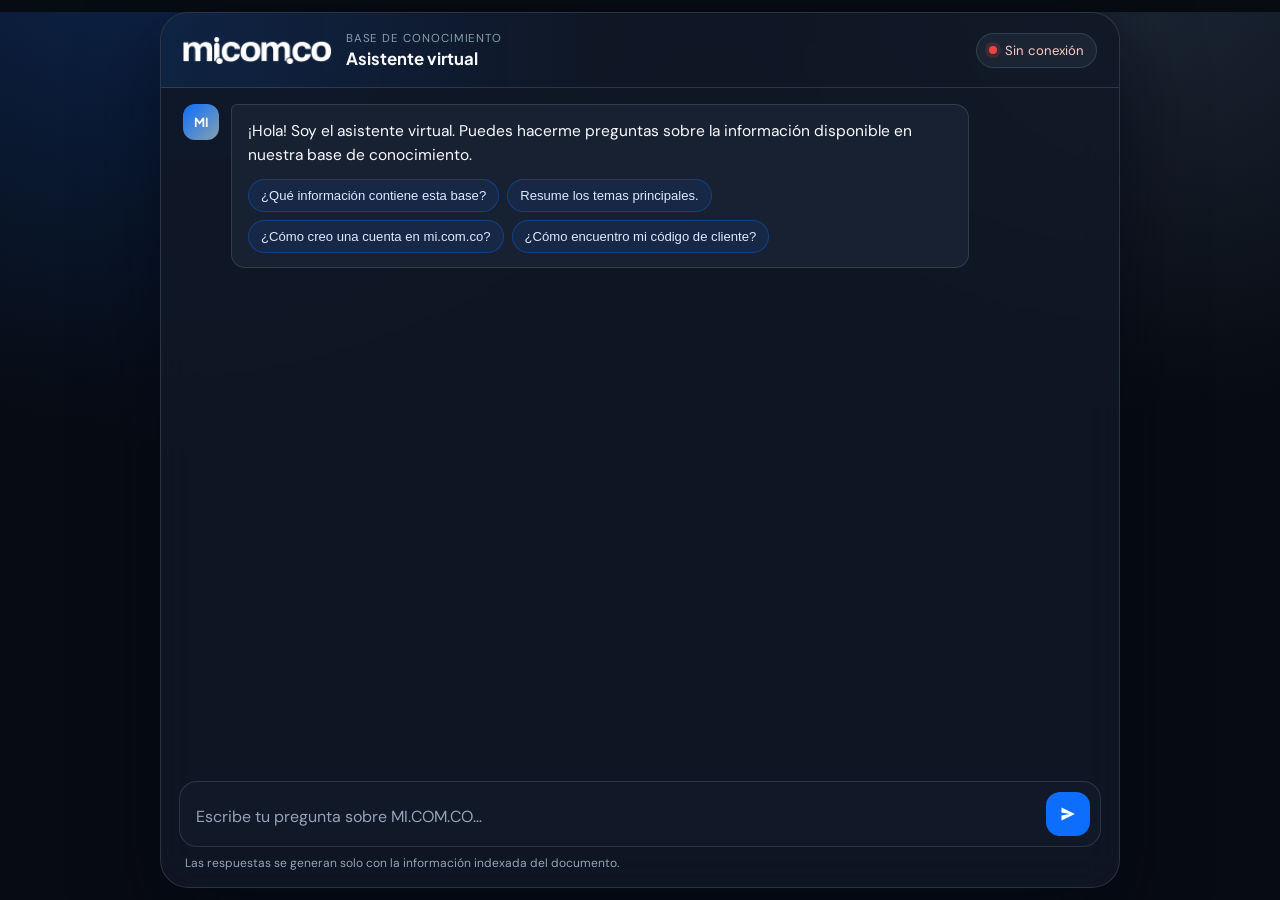
==== templates/index.html @ f4a4352c "Polish chatbot UI and quiet ChromaDB telemetry noise. Add a simple favicon, blend the logo onto the " ====
<!DOCTYPE html>
<html lang="es">
<head>
    <meta charset="UTF-8">
    <meta name="viewport" content="width=device-width, initial-scale=1.0">
    <title>Asistente MI.COM.CO</title>
    <link rel="icon" href="data:image/svg+xml,%3Csvg xmlns='http://www.w3.org/2000/svg' viewBox='0 0 32 32'%3E%3Crect width='32' height='32' rx='8' fill='%230D6EFD'/%3E%3Ctext x='16' y='22' text-anchor='middle' fill='white' font-size='12' font-family='Arial,sans-serif' font-weight='700'%3EMI%3C/text%3E%3C/svg%3E">
    <link rel="preconnect" href="https://fonts.googleapis.com">
    <link rel="preconnect" href="https://fonts.gstatic.com" crossorigin>
    <link href="https://fonts.googleapis.com/css2?family=DM+Sans:ital,opsz,wght@0,9..40,400;0,9..40,500;0,9..40,600;0,9..40,700;1,9..40,400&family=Plus+Jakarta+Sans:wght@500;600;700;800&display=swap" rel="stylesheet">
    <link rel="stylesheet" href="/static/css/style.css">
</head>
<body>
    <div class="app-shell">
        <header class="topbar">
            <div class="brand">
                <img class="brand-logo" src="/static/img/logo.png" alt="mi.com.co">
                <div class="brand-copy">
                    <p class="brand-kicker">Base de conocimiento</p>
                    <h1>Asistente virtual</h1>
                </div>
            </div>
            <div id="status-pill" class="status-pill" data-state="checking" aria-live="polite">
                <span class="status-dot"></span>
                <span id="status-label">Comprobando conexión…</span>
            </div>
        </header>

        <main class="chat-panel" id="chat-panel">
            <div id="messages" class="messages" role="log" aria-live="polite"></div>
        </main>

        <footer class="composer-wrap">
            <form id="chat-form" class="composer" autocomplete="off">
                <label class="sr-only" for="question-input">Escribe tu pregunta</label>
                <textarea
                    id="question-input"
                    name="question"
                    rows="1"
                    maxlength="2000"
                    placeholder="Escribe tu pregunta sobre MI.COM.CO…"
                    required
                ></textarea>
                <button type="submit" id="send-button" class="send-button" aria-label="Enviar pregunta">
                    <svg viewBox="0 0 24 24" aria-hidden="true">
                        <path d="M3.4 20.6 21 12 3.4 3.4 3.2 10l11 2-11 2z"/>
                    </svg>
                </button>
            </form>
            <p class="composer-hint">Las respuestas se generan solo con la información indexada del documento.</p>
        </footer>
    </div>
    <script src="/static/js/app.js"></script>
</body>
</html>
---- static/css/style.css ----
:root {
    --primary-color: #0d6efd;
    --primary-hover: #0b5ed7;
    --secondary-color: #86a1ac;
    --accent-color: #3b82f6;
    --background-color: #070b12;
    --surface-color: #111827;
    --surface-elevated: #1b2433;
    --user-message: #0d6efd;
    --bot-message: #182132;
    --text-primary: #f8fafc;
    --text-secondary: #94a3b8;
    --success-color: #10b981;
    --warning-color: #f59e0b;
    --error-color: #ef4444;
    --border-color: rgba(134, 161, 172, 0.22);
    --shadow-color: rgba(2, 8, 20, 0.55);
    --radius-lg: 22px;
    --radius-md: 14px;
    --font-body: "DM Sans", "Segoe UI", sans-serif;
    --font-display: "Plus Jakarta Sans", "Segoe UI", sans-serif;
}

*,
*::before,
*::after {
    box-sizing: border-box;
}

html,
body {
    margin: 0;
    min-height: 100%;
    background: var(--background-color);
    color: var(--text-primary);
    font-family: var(--font-body);
}

body {
    background-image:
        radial-gradient(circle at 12% -10%, rgba(13, 110, 253, 0.18), transparent 36%),
        radial-gradient(circle at 90% 0%, rgba(134, 161, 172, 0.12), transparent 28%),
        linear-gradient(180deg, #0b1220 0%, var(--background-color) 42%);
}

.sr-only {
    position: absolute;
    width: 1px;
    height: 1px;
    padding: 0;
    margin: -1px;
    overflow: hidden;
    clip: rect(0, 0, 0, 0);
    border: 0;
}

.app-shell {
    display: flex;
    flex-direction: column;
    width: min(960px, calc(100% - 24px));
    height: min(100vh - 24px, 920px);
    margin: 12px auto;
    background: rgba(17, 24, 39, 0.84);
    border: 1px solid var(--border-color);
    border-radius: 28px;
    box-shadow: 0 30px 80px var(--shadow-color);
    backdrop-filter: blur(18px);
    overflow: hidden;
}

.topbar {
    display: flex;
    align-items: center;
    justify-content: space-between;
    gap: 16px;
    padding: 18px 22px;
    border-bottom: 1px solid var(--border-color);
    background: linear-gradient(90deg, rgba(13, 110, 253, 0.12), transparent 46%);
}

.brand {
    display: flex;
    align-items: center;
    gap: 14px;
    min-width: 0;
}

.brand-logo {
    height: 28px;
    width: auto;
    display: block;
    mix-blend-mode: screen;
}

.brand-kicker {
    margin: 0;
    color: var(--secondary-color);
    font-size: 0.72rem;
    letter-spacing: 0.08em;
    text-transform: uppercase;
}

.brand-copy h1 {
    margin: 2px 0 0;
    font-family: var(--font-display);
    font-size: 1.05rem;
    font-weight: 700;
}

.status-pill {
    display: inline-flex;
    align-items: center;
    gap: 8px;
    padding: 8px 12px;
    border-radius: 999px;
    background: var(--surface-elevated);
    border: 1px solid var(--border-color);
    color: var(--text-secondary);
    font-size: 0.82rem;
    white-space: nowrap;
}

.status-dot {
    width: 8px;
    height: 8px;
    border-radius: 50%;
    background: var(--text-secondary);
    box-shadow: 0 0 0 4px rgba(148, 163, 184, 0.12);
}

.status-pill[data-state="ok"] {
    color: #d1fae5;
}

.status-pill[data-state="ok"] .status-dot {
    background: var(--success-color);
    box-shadow: 0 0 0 4px rgba(16, 185, 129, 0.16);
}

.status-pill[data-state="warn"] {
    color: #fde68a;
}

.status-pill[data-state="warn"] .status-dot {
    background: var(--warning-color);
    box-shadow: 0 0 0 4px rgba(245, 158, 11, 0.16);
}

.status-pill[data-state="error"] {
    color: #fecaca;
}

.status-pill[data-state="error"] .status-dot {
    background: var(--error-color);
    box-shadow: 0 0 0 4px rgba(239, 68, 68, 0.16);
}

.chat-panel {
    flex: 1;
    overflow: auto;
    padding: 8px 0 16px;
}

.messages {
    display: flex;
    flex-direction: column;
    gap: 16px;
    padding: 8px 22px 12px;
}

.message {
    display: flex;
    gap: 12px;
    max-width: 86%;
    animation: rise 0.28s ease;
}

.message.user {
    align-self: flex-end;
    flex-direction: row-reverse;
}

.avatar {
    flex: 0 0 36px;
    width: 36px;
    height: 36px;
    border-radius: 12px;
    display: grid;
    place-items: center;
    font-family: var(--font-display);
    font-size: 0.78rem;
    font-weight: 700;
}

.bot .avatar {
    background: linear-gradient(135deg, var(--primary-color), var(--secondary-color));
    color: #fff;
}

.user .avatar {
    background: var(--surface-elevated);
    color: var(--text-primary);
    border: 1px solid var(--border-color);
}

.bubble {
    padding: 14px 16px;
    border-radius: var(--radius-md);
    line-height: 1.55;
    font-size: 0.97rem;
}

.bot .bubble {
    background: var(--bot-message);
    border: 1px solid var(--border-color);
    color: var(--text-primary);
    border-top-left-radius: 6px;
}

.user .bubble {
    background: var(--user-message);
    color: #fff;
    border-top-right-radius: 6px;
    box-shadow: 0 10px 24px rgba(13, 110, 253, 0.28);
}

.bubble p {
    margin: 0 0 0.7em;
}

.bubble p:last-child {
    margin-bottom: 0;
}

.bubble ul,
.bubble ol {
    margin: 0.4em 0 0.2em 1.1em;
    padding: 0;
}

.suggestions {
    display: flex;
    flex-wrap: wrap;
    gap: 8px;
    margin-top: 12px;
}

.chip {
    border: 1px solid rgba(13, 110, 253, 0.35);
    background: rgba(13, 110, 253, 0.1);
    color: #dbeafe;
    border-radius: 999px;
    padding: 8px 12px;
    font-size: 0.82rem;
    cursor: pointer;
    transition: 0.18s ease;
}

.chip:hover,
.chip:focus-visible {
    background: rgba(13, 110, 253, 0.22);
    outline: none;
}

.sources {
    margin-top: 12px;
    padding-top: 10px;
    border-top: 1px solid var(--border-color);
    color: var(--text-secondary);
    font-size: 0.8rem;
}

.sources strong {
    display: block;
    margin-bottom: 6px;
    color: var(--secondary-color);
    font-weight: 600;
    letter-spacing: 0.02em;
}

.sources li {
    margin-left: 1rem;
}

.thinking {
    display: inline-flex;
    align-items: center;
    gap: 8px;
    color: var(--text-secondary);
}

.thinking-dots span {
    display: inline-block;
    width: 6px;
    height: 6px;
    margin-right: 3px;
    border-radius: 50%;
    background: var(--accent-color);
    animation: blink 1.1s infinite;
}

.thinking-dots span:nth-child(2) { animation-delay: 0.15s; }
.thinking-dots span:nth-child(3) { animation-delay: 0.3s; }

.message.error .bubble {
    background: rgba(239, 68, 68, 0.12);
    border-color: rgba(239, 68, 68, 0.35);
    color: #fecaca;
}

.composer-wrap {
    padding: 0 18px 16px;
}

.composer {
    display: flex;
    align-items: flex-end;
    gap: 10px;
    padding: 10px;
    background: var(--surface-color);
    border: 1px solid var(--border-color);
    border-radius: 18px;
}

.composer textarea {
    flex: 1;
    resize: none;
    border: 0;
    outline: none;
    background: transparent;
    color: var(--text-primary);
    font-family: inherit;
    font-size: 1rem;
    line-height: 1.45;
    max-height: 140px;
    padding: 8px 6px;
}

.composer textarea::placeholder {
    color: var(--text-secondary);
}

.send-button {
    width: 44px;
    height: 44px;
    border: 0;
    border-radius: 14px;
    background: var(--primary-color);
    color: #fff;
    cursor: pointer;
    display: grid;
    place-items: center;
    transition: 0.18s ease;
}

.send-button svg {
    width: 18px;
    height: 18px;
    fill: currentColor;
}

.send-button:hover,
.send-button:focus-visible {
    background: var(--primary-hover);
}

.send-button:disabled {
    opacity: 0.55;
    cursor: not-allowed;
}

.composer-hint {
    margin: 8px 6px 0;
    color: var(--text-secondary);
    font-size: 0.75rem;
}

@keyframes rise {
    from {
        opacity: 0;
        transform: translateY(8px);
    }
    to {
        opacity: 1;
        transform: none;
    }
}

@keyframes blink {
    0%, 80%, 100% { opacity: 0.25; transform: translateY(0); }
    40% { opacity: 1; transform: translateY(-2px); }
}

@media (max-width: 720px) {
    .app-shell {
        width: 100%;
        height: 100vh;
        margin: 0;
        border-radius: 0;
        border: 0;
    }

    .topbar,
    .messages,
    .composer-wrap {
        padding-left: 14px;
        padding-right: 14px;
    }

    .brand-logo {
        height: 22px;
    }

    .message {
        max-width: 94%;
    }

    .status-pill span:last-child {
        max-width: 140px;
        overflow: hidden;
        text-overflow: ellipsis;
    }
}
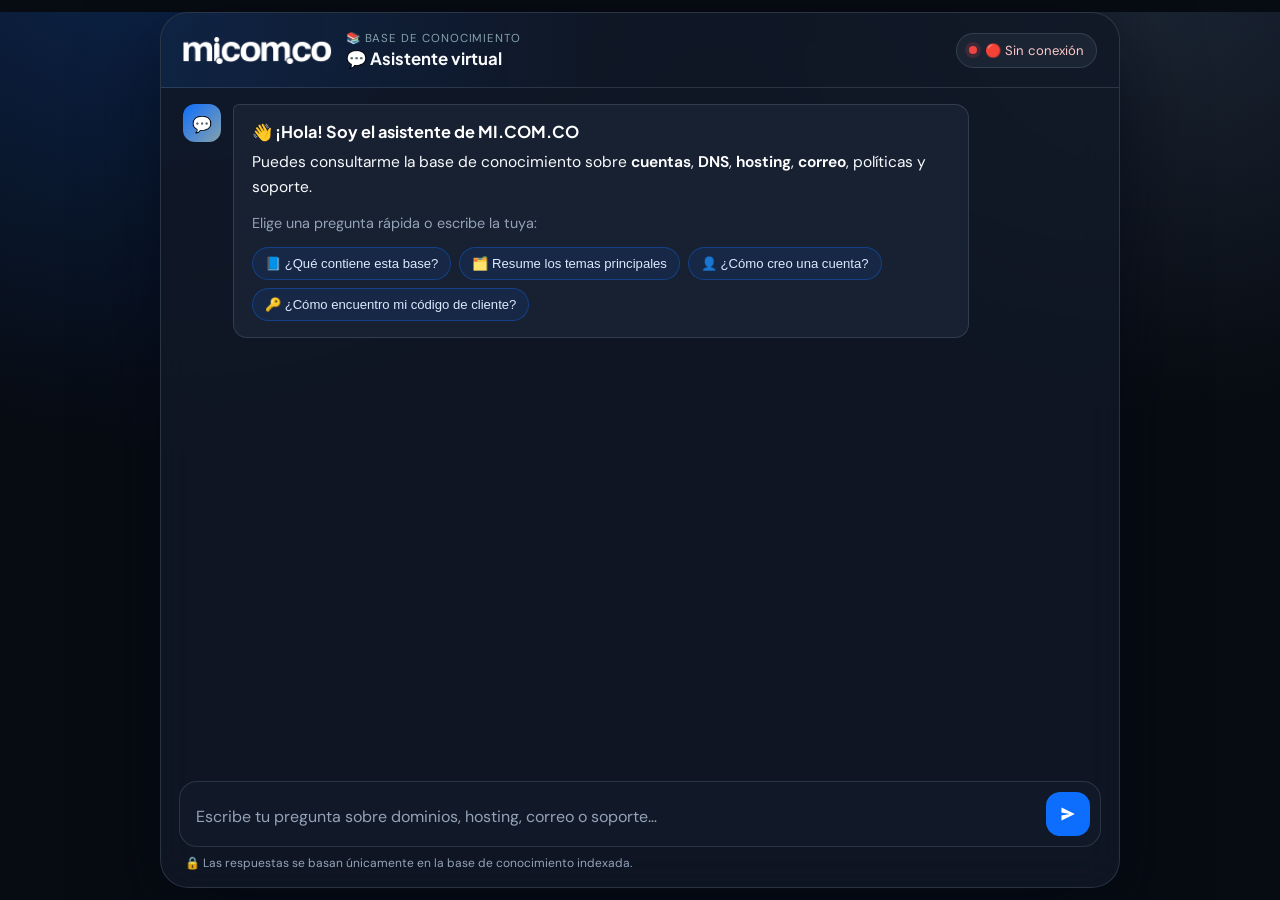
==== commit 96131fc5: "Improve chat formatting with markdown, headings, and tasteful emojis. Render Claude answers as struc" ====
--- a/templates/index.html
+++ b/templates/index.html
@@ -16,8 +16,8 @@
             <div class="brand">
                 <img class="brand-logo" src="/static/img/logo.png" alt="mi.com.co">
                 <div class="brand-copy">
-                    <p class="brand-kicker">Base de conocimiento</p>
-                    <h1>Asistente virtual</h1>
+                    <p class="brand-kicker">📚 Base de conocimiento</p>
+                    <h1>💬 Asistente virtual</h1>
                 </div>
             </div>
             <div id="status-pill" class="status-pill" data-state="checking" aria-live="polite">
@@ -38,7 +38,7 @@
                     name="question"
                     rows="1"
                     maxlength="2000"
-                    placeholder="Escribe tu pregunta sobre MI.COM.CO…"
+                    placeholder="Escribe tu pregunta sobre dominios, hosting, correo o soporte…"
                     required
                 ></textarea>
                 <button type="submit" id="send-button" class="send-button" aria-label="Enviar pregunta">
@@ -47,7 +47,7 @@
                     </svg>
                 </button>
             </form>
-            <p class="composer-hint">Las respuestas se generan solo con la información indexada del documento.</p>
+            <p class="composer-hint">🔒 Las respuestas se basan únicamente en la base de conocimiento indexada.</p>
         </footer>
     </div>
     <script src="/static/js/app.js"></script>
--- a/static/css/style.css
+++ b/static/css/style.css
@@ -181,14 +181,14 @@
 }
 
 .avatar {
-    flex: 0 0 36px;
-    width: 36px;
-    height: 36px;
+    flex: 0 0 38px;
+    width: 38px;
+    height: 38px;
     border-radius: 12px;
     display: grid;
     place-items: center;
     font-family: var(--font-display);
-    font-size: 0.78rem;
+    font-size: 1rem;
     font-weight: 700;
 }
 
@@ -204,9 +204,9 @@
 }
 
 .bubble {
-    padding: 14px 16px;
+    padding: 16px 18px;
     border-radius: var(--radius-md);
-    line-height: 1.55;
+    line-height: 1.6;
     font-size: 0.97rem;
 }
 
@@ -215,6 +215,7 @@
     border: 1px solid var(--border-color);
     color: var(--text-primary);
     border-top-left-radius: 6px;
+    max-width: 100%;
 }
 
 .user .bubble {
@@ -224,8 +225,38 @@
     box-shadow: 0 10px 24px rgba(13, 110, 253, 0.28);
 }
 
+.bubble h2,
+.bubble h3,
+.bubble h4 {
+    font-family: var(--font-display);
+    font-weight: 700;
+    line-height: 1.35;
+    color: #fff;
+    margin: 1.05em 0 0.45em;
+}
+
+.bubble h2 {
+    font-size: 1.12rem;
+}
+
+.bubble h3 {
+    font-size: 1.02rem;
+}
+
+.bubble h4 {
+    font-size: 0.95rem;
+    color: #e2e8f0;
+}
+
+.bubble h2:first-child,
+.bubble h3:first-child,
+.bubble h4:first-child,
+.bubble p:first-child {
+    margin-top: 0;
+}
+
 .bubble p {
-    margin: 0 0 0.7em;
+    margin: 0 0 0.75em;
 }
 
 .bubble p:last-child {
@@ -234,8 +265,36 @@
 
 .bubble ul,
 .bubble ol {
-    margin: 0.4em 0 0.2em 1.1em;
-    padding: 0;
+    margin: 0.15em 0 0.85em;
+    padding: 0 0 0 1.15em;
+}
+
+.bubble li {
+    margin: 0.28em 0;
+    padding-left: 0.15em;
+}
+
+.bubble li::marker {
+    color: var(--accent-color);
+}
+
+.bubble strong {
+    color: #fff;
+    font-weight: 650;
+}
+
+.bubble code {
+    font-family: ui-monospace, "Cascadia Code", Consolas, monospace;
+    font-size: 0.86em;
+    background: rgba(13, 110, 253, 0.18);
+    border: 1px solid rgba(13, 110, 253, 0.28);
+    border-radius: 6px;
+    padding: 0.08em 0.4em;
+}
+
+.welcome-hint {
+    color: var(--text-secondary);
+    font-size: 0.9rem;
 }
 
 .suggestions {
@@ -260,14 +319,23 @@
 .chip:focus-visible {
     background: rgba(13, 110, 253, 0.22);
     outline: none;
+    transform: translateY(-1px);
 }
 
 .sources {
-    margin-top: 12px;
-    padding-top: 10px;
-    border-top: 1px solid var(--border-color);
+    margin-top: 14px;
+    padding: 10px 12px 8px;
+    border-top: 0;
+    border-radius: 12px;
+    background: rgba(15, 23, 42, 0.55);
+    border: 1px solid var(--border-color);
     color: var(--text-secondary);
     font-size: 0.8rem;
+}
+
+.sources ul {
+    margin: 0;
+    padding-left: 1.1em;
 }
 
 .sources strong {
@@ -279,7 +347,7 @@
 }
 
 .sources li {
-    margin-left: 1rem;
+    margin-left: 0;
 }
 
 .thinking {
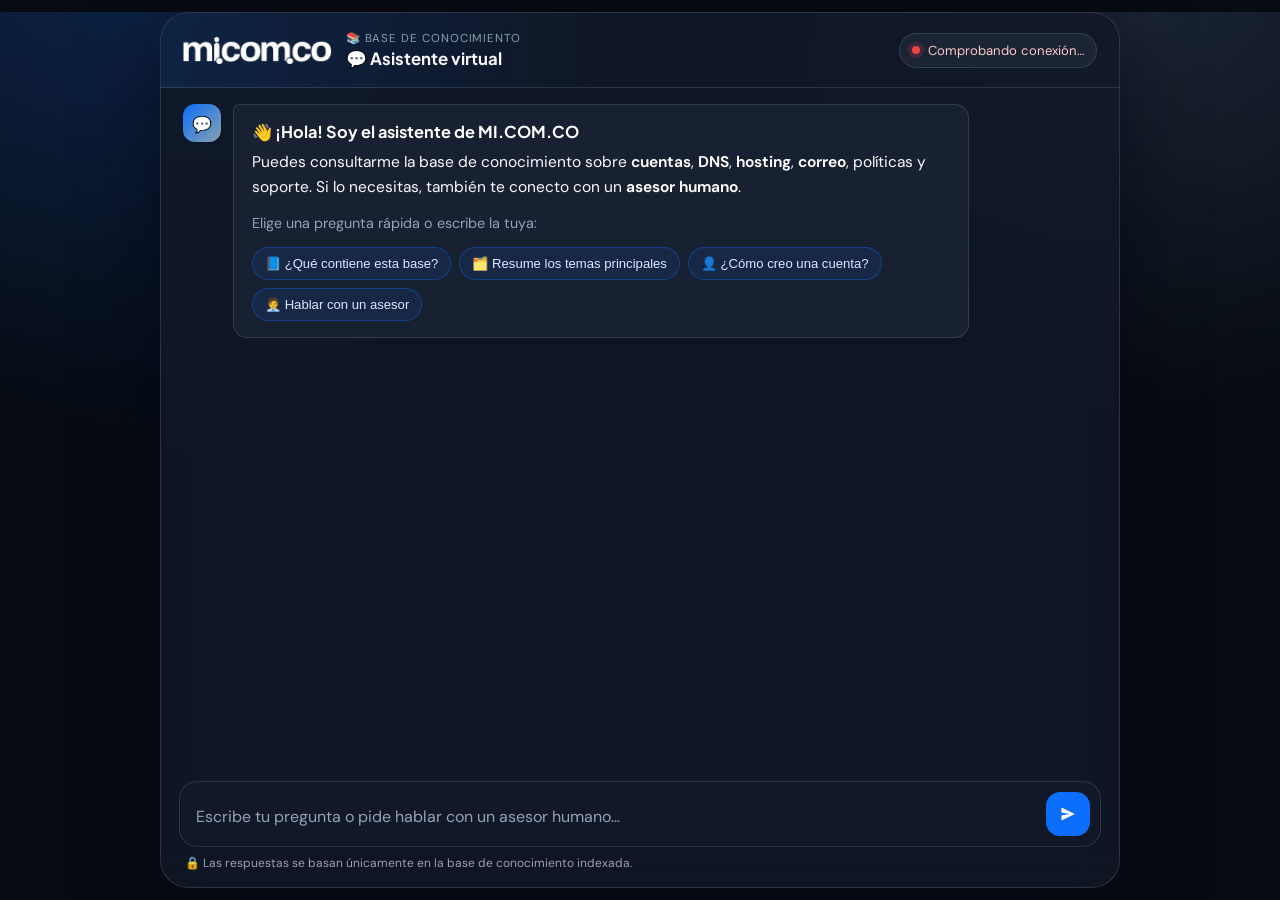
==== commit 9c8ac57c: "Connect customers to a human advisor by support area. When someone asks for a human, the chat skips " ====
--- a/templates/index.html
+++ b/templates/index.html
@@ -38,7 +38,7 @@
                     name="question"
                     rows="1"
                     maxlength="2000"
-                    placeholder="Escribe tu pregunta sobre dominios, hosting, correo o soporte…"
+                    placeholder="Escribe tu pregunta o pide hablar con un asesor humano…"
                     required
                 ></textarea>
                 <button type="submit" id="send-button" class="send-button" aria-label="Enviar pregunta">
@@ -47,7 +47,7 @@
                     </svg>
                 </button>
             </form>
-            <p class="composer-hint">🔒 Las respuestas se basan únicamente en la base de conocimiento indexada.</p>
+            <p class="composer-hint" id="composer-hint">🔒 Las respuestas se basan únicamente en la base de conocimiento indexada.</p>
         </footer>
     </div>
     <script src="/static/js/app.js"></script>
--- a/static/css/style.css
+++ b/static/css/style.css
@@ -322,6 +322,72 @@
     transform: translateY(-1px);
 }
 
+.area-choices {
+    display: flex;
+    flex-wrap: wrap;
+    gap: 8px;
+    margin-top: 12px;
+}
+
+.handoff-card {
+    position: relative;
+    padding: 4px 2px 2px;
+}
+
+.handoff-card.connected {
+    padding: 4px 2px 6px;
+}
+
+.handoff-kicker {
+    margin: 0 0 8px;
+    color: #93c5fd;
+    font-size: 0.72rem;
+    font-weight: 700;
+    letter-spacing: 0.08em;
+    text-transform: uppercase;
+}
+
+.handoff-assigned {
+    margin: 12px 0 0;
+    padding: 10px 12px;
+    border-radius: 12px;
+    background: rgba(16, 185, 129, 0.14);
+    border: 1px solid rgba(16, 185, 129, 0.35);
+    color: #d1fae5;
+}
+
+.handoff-detail {
+    margin: 8px 0 0;
+    color: var(--text-secondary);
+    font-size: 0.9rem;
+}
+
+.handoff-pulse {
+    position: absolute;
+    top: 2px;
+    right: 4px;
+    width: 10px;
+    height: 10px;
+    border-radius: 50%;
+    background: var(--success-color);
+    box-shadow: 0 0 0 0 rgba(16, 185, 129, 0.55);
+    animation: pulse 1.6s infinite;
+}
+
+.return-chip {
+    margin-top: 12px;
+}
+
+.message.handoff .avatar {
+    background: linear-gradient(135deg, #10b981, #0d6efd);
+}
+
+@keyframes pulse {
+    0% { box-shadow: 0 0 0 0 rgba(16, 185, 129, 0.5); }
+    70% { box-shadow: 0 0 0 10px rgba(16, 185, 129, 0); }
+    100% { box-shadow: 0 0 0 0 rgba(16, 185, 129, 0); }
+}
+
 .sources {
     margin-top: 14px;
     padding: 10px 12px 8px;
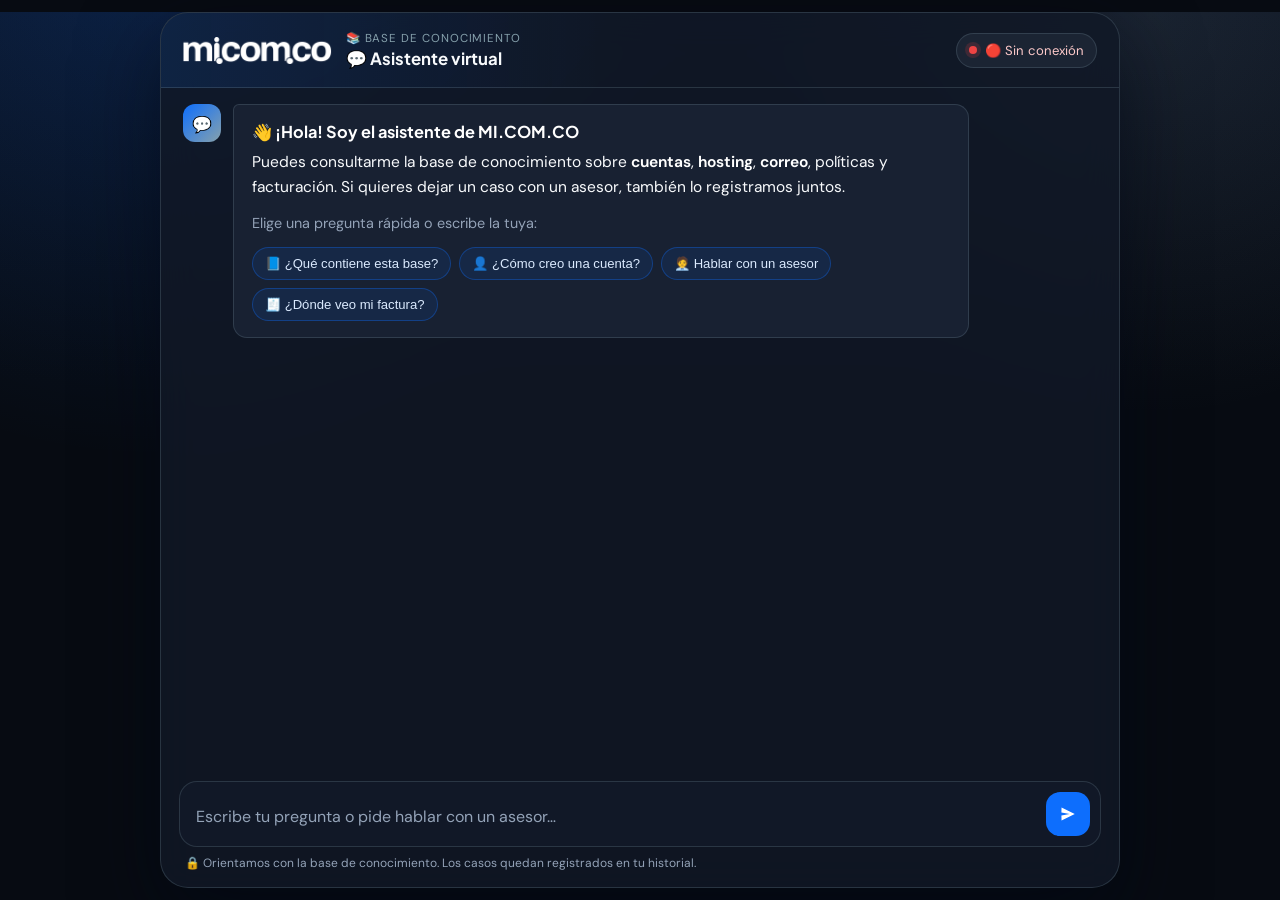
==== commit 2b8016dd: "Turn human-advisor handoff into a knowledge-backed case flow. The bot still answers from the knowled" ====
--- a/templates/index.html
+++ b/templates/index.html
@@ -38,7 +38,7 @@
                     name="question"
                     rows="1"
                     maxlength="2000"
-                    placeholder="Escribe tu pregunta o pide hablar con un asesor humano…"
+                    placeholder="Escribe tu pregunta o pide hablar con un asesor…"
                     required
                 ></textarea>
                 <button type="submit" id="send-button" class="send-button" aria-label="Enviar pregunta">
@@ -47,7 +47,7 @@
                     </svg>
                 </button>
             </form>
-            <p class="composer-hint" id="composer-hint">🔒 Las respuestas se basan únicamente en la base de conocimiento indexada.</p>
+            <p class="composer-hint" id="composer-hint">🔒 Orientamos con la base de conocimiento. Los casos quedan registrados en tu historial.</p>
         </footer>
     </div>
     <script src="/static/js/app.js"></script>
--- a/static/css/style.css
+++ b/static/css/style.css
@@ -378,7 +378,11 @@
     margin-top: 12px;
 }
 
-.message.handoff .avatar {
+.case-history {
+    margin-top: 10px;
+}
+
+.message.case .avatar {
     background: linear-gradient(135deg, #10b981, #0d6efd);
 }
 
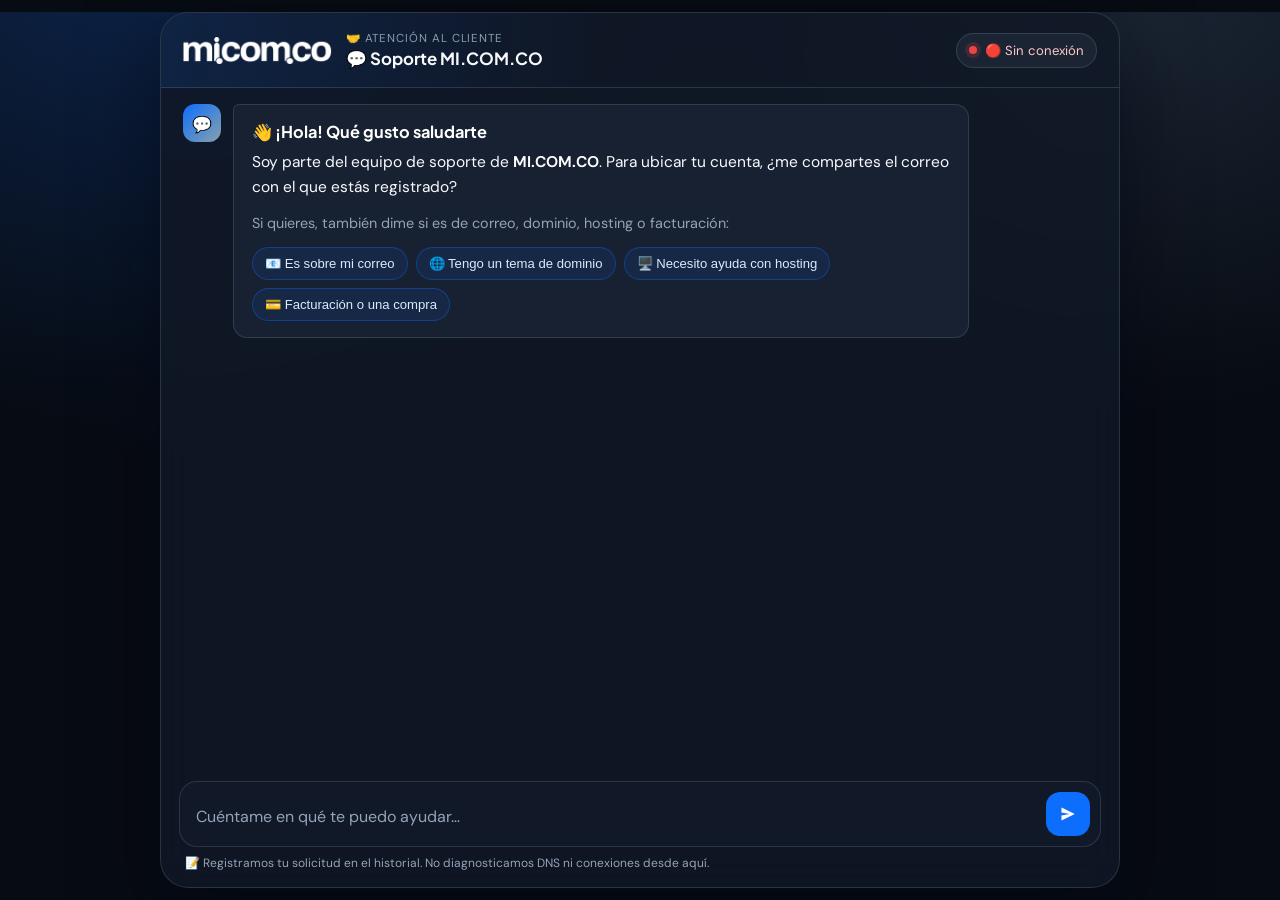
==== commit c107130b: "Turn the chatbot into a support case intake flow. The assistant now greets, asks for email, classifi" ====
--- a/templates/index.html
+++ b/templates/index.html
@@ -16,8 +16,8 @@
             <div class="brand">
                 <img class="brand-logo" src="/static/img/logo.png" alt="mi.com.co">
                 <div class="brand-copy">
-                    <p class="brand-kicker">📚 Base de conocimiento</p>
-                    <h1>💬 Asistente virtual</h1>
+                    <p class="brand-kicker">🤝 Atención al cliente</p>
+                    <h1>💬 Soporte MI.COM.CO</h1>
                 </div>
             </div>
             <div id="status-pill" class="status-pill" data-state="checking" aria-live="polite">
@@ -38,7 +38,7 @@
                     name="question"
                     rows="1"
                     maxlength="2000"
-                    placeholder="Escribe tu pregunta o pide hablar con un asesor…"
+                    placeholder="Cuéntame en qué te puedo ayudar…"
                     required
                 ></textarea>
                 <button type="submit" id="send-button" class="send-button" aria-label="Enviar pregunta">
@@ -47,7 +47,7 @@
                     </svg>
                 </button>
             </form>
-            <p class="composer-hint" id="composer-hint">🔒 Orientamos con la base de conocimiento. Los casos quedan registrados en tu historial.</p>
+            <p class="composer-hint">📝 Registramos tu solicitud en el historial. No diagnosticamos DNS ni conexiones desde aquí.</p>
         </footer>
     </div>
     <script src="/static/js/app.js"></script>
--- a/static/css/style.css
+++ b/static/css/style.css
@@ -297,6 +297,31 @@
     font-size: 0.9rem;
 }
 
+.case-card {
+    margin-top: 12px;
+    padding: 12px 14px;
+    border-radius: 12px;
+    background: rgba(16, 185, 129, 0.1);
+    border: 1px solid rgba(16, 185, 129, 0.28);
+    color: #d1fae5;
+}
+
+.case-card strong {
+    display: block;
+    margin-bottom: 8px;
+    color: #ecfdf5;
+}
+
+.case-card p {
+    margin: 0 0 0.35em;
+    color: #d1fae5;
+    font-size: 0.88rem;
+}
+
+.case-card p:last-child {
+    margin-bottom: 0;
+}
+
 .suggestions {
     display: flex;
     flex-wrap: wrap;
@@ -320,76 +345,6 @@
     background: rgba(13, 110, 253, 0.22);
     outline: none;
     transform: translateY(-1px);
-}
-
-.area-choices {
-    display: flex;
-    flex-wrap: wrap;
-    gap: 8px;
-    margin-top: 12px;
-}
-
-.handoff-card {
-    position: relative;
-    padding: 4px 2px 2px;
-}
-
-.handoff-card.connected {
-    padding: 4px 2px 6px;
-}
-
-.handoff-kicker {
-    margin: 0 0 8px;
-    color: #93c5fd;
-    font-size: 0.72rem;
-    font-weight: 700;
-    letter-spacing: 0.08em;
-    text-transform: uppercase;
-}
-
-.handoff-assigned {
-    margin: 12px 0 0;
-    padding: 10px 12px;
-    border-radius: 12px;
-    background: rgba(16, 185, 129, 0.14);
-    border: 1px solid rgba(16, 185, 129, 0.35);
-    color: #d1fae5;
-}
-
-.handoff-detail {
-    margin: 8px 0 0;
-    color: var(--text-secondary);
-    font-size: 0.9rem;
-}
-
-.handoff-pulse {
-    position: absolute;
-    top: 2px;
-    right: 4px;
-    width: 10px;
-    height: 10px;
-    border-radius: 50%;
-    background: var(--success-color);
-    box-shadow: 0 0 0 0 rgba(16, 185, 129, 0.55);
-    animation: pulse 1.6s infinite;
-}
-
-.return-chip {
-    margin-top: 12px;
-}
-
-.case-history {
-    margin-top: 10px;
-}
-
-.message.case .avatar {
-    background: linear-gradient(135deg, #10b981, #0d6efd);
-}
-
-@keyframes pulse {
-    0% { box-shadow: 0 0 0 0 rgba(16, 185, 129, 0.5); }
-    70% { box-shadow: 0 0 0 10px rgba(16, 185, 129, 0); }
-    100% { box-shadow: 0 0 0 0 rgba(16, 185, 129, 0); }
 }
 
 .sources {
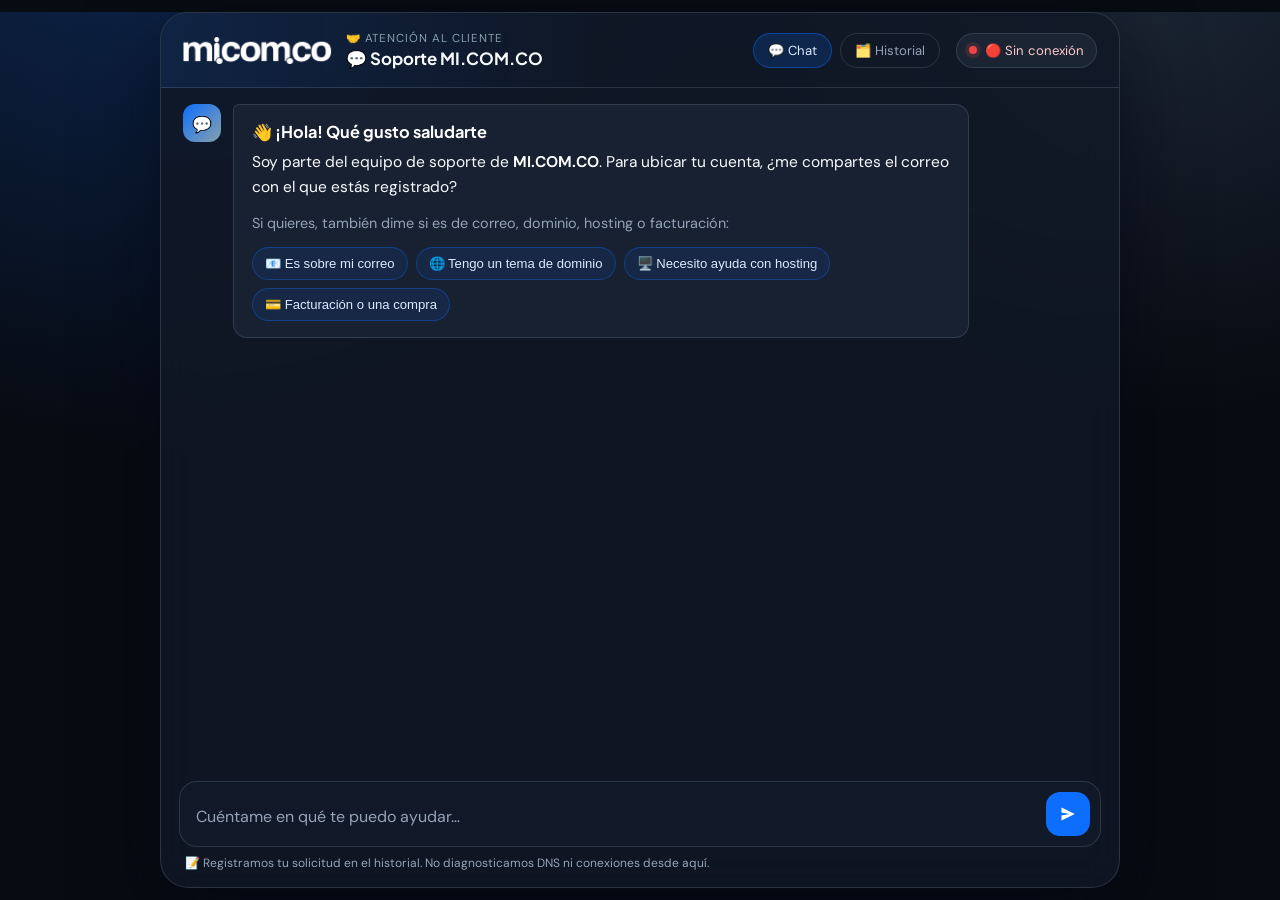
==== commit 04565172: "Add chat history screen and start a new case after close. Persist every conversation to local JSON, " ====
--- a/templates/index.html
+++ b/templates/index.html
@@ -20,6 +20,10 @@
                     <h1>💬 Soporte MI.COM.CO</h1>
                 </div>
             </div>
+            <nav class="view-nav" aria-label="Pantallas">
+                <button type="button" class="nav-link is-active" data-view="chat">💬 Chat</button>
+                <button type="button" class="nav-link" data-view="history">🗂️ Historial</button>
+            </nav>
             <div id="status-pill" class="status-pill" data-state="checking" aria-live="polite">
                 <span class="status-dot"></span>
                 <span id="status-label">Comprobando conexión…</span>
@@ -30,7 +34,22 @@
             <div id="messages" class="messages" role="log" aria-live="polite"></div>
         </main>
 
-        <footer class="composer-wrap">
+        <main class="history-panel" id="history-panel" hidden>
+            <aside class="history-list-wrap">
+                <div class="history-list-head">
+                    <h2>🗂️ Historial de chats</h2>
+                    <p>Se guarda cada conversación, abierta o cerrada.</p>
+                </div>
+                <div id="history-list" class="history-list"></div>
+            </aside>
+            <section class="history-detail" id="history-detail" aria-live="polite">
+                <div class="history-empty">
+                    <p>Elige un chat a la izquierda para ver el resumen y el transcript completo.</p>
+                </div>
+            </section>
+        </main>
+
+        <footer class="composer-wrap" id="composer-wrap">
             <form id="chat-form" class="composer" autocomplete="off">
                 <label class="sr-only" for="question-input">Escribe tu pregunta</label>
                 <textarea
--- a/static/css/style.css
+++ b/static/css/style.css
@@ -78,6 +78,38 @@
     background: linear-gradient(90deg, rgba(13, 110, 253, 0.12), transparent 46%);
 }
 
+.view-nav {
+    display: flex;
+    align-items: center;
+    gap: 8px;
+    margin-left: auto;
+}
+
+.nav-link {
+    border: 1px solid var(--border-color);
+    background: transparent;
+    color: var(--text-secondary);
+    border-radius: 999px;
+    padding: 8px 14px;
+    font-size: 0.82rem;
+    font-family: inherit;
+    cursor: pointer;
+    transition: 0.18s ease;
+}
+
+.nav-link:hover,
+.nav-link:focus-visible {
+    color: var(--text-primary);
+    border-color: rgba(13, 110, 253, 0.45);
+    outline: none;
+}
+
+.nav-link.is-active {
+    background: rgba(13, 110, 253, 0.18);
+    border-color: rgba(13, 110, 253, 0.45);
+    color: #dbeafe;
+}
+
 .brand {
     display: flex;
     align-items: center;
@@ -159,6 +191,147 @@
     flex: 1;
     overflow: auto;
     padding: 8px 0 16px;
+}
+
+.chat-panel[hidden],
+.history-panel[hidden],
+.composer-wrap[hidden] {
+    display: none !important;
+}
+
+.history-panel {
+    flex: 1;
+    display: grid;
+    grid-template-columns: minmax(240px, 320px) 1fr;
+    min-height: 0;
+    overflow: hidden;
+}
+
+.history-list-wrap {
+    border-right: 1px solid var(--border-color);
+    display: flex;
+    flex-direction: column;
+    min-height: 0;
+    background: rgba(15, 23, 42, 0.35);
+}
+
+.history-list-head {
+    padding: 16px 18px 10px;
+}
+
+.history-list-head h2 {
+    margin: 0;
+    font-family: var(--font-display);
+    font-size: 1rem;
+}
+
+.history-list-head p {
+    margin: 6px 0 0;
+    color: var(--text-secondary);
+    font-size: 0.8rem;
+}
+
+.history-list {
+    overflow: auto;
+    padding: 0 10px 16px;
+    display: flex;
+    flex-direction: column;
+    gap: 8px;
+}
+
+.history-loading {
+    margin: 8px 8px 0;
+    color: var(--text-secondary);
+    font-size: 0.88rem;
+}
+
+.history-item {
+    display: flex;
+    flex-direction: column;
+    align-items: flex-start;
+    gap: 4px;
+    width: 100%;
+    text-align: left;
+    border: 1px solid var(--border-color);
+    background: var(--surface-elevated);
+    color: var(--text-primary);
+    border-radius: 14px;
+    padding: 12px;
+    cursor: pointer;
+    font-family: inherit;
+}
+
+.history-item strong {
+    font-size: 0.9rem;
+    line-height: 1.35;
+}
+
+.history-item-status {
+    font-size: 0.72rem;
+    color: #d1fae5;
+}
+
+.history-item-meta {
+    font-size: 0.75rem;
+    color: var(--text-secondary);
+}
+
+.history-item.is-active,
+.history-item:hover,
+.history-item:focus-visible {
+    border-color: rgba(13, 110, 253, 0.5);
+    outline: none;
+    background: rgba(13, 110, 253, 0.12);
+}
+
+.history-detail {
+    overflow: auto;
+    min-width: 0;
+}
+
+.history-detail-head {
+    padding: 16px 22px 8px;
+    border-bottom: 1px solid var(--border-color);
+}
+
+.history-detail-head h3 {
+    margin: 8px 0 4px;
+    font-family: var(--font-display);
+    font-size: 1.02rem;
+}
+
+.history-detail-head p {
+    margin: 0;
+    color: var(--text-secondary);
+    font-size: 0.82rem;
+}
+
+.history-detail-meta {
+    margin-top: 6px !important;
+    color: #dbeafe !important;
+}
+
+.history-empty {
+    display: grid;
+    place-items: center;
+    min-height: 100%;
+    padding: 32px;
+    color: var(--text-secondary);
+    text-align: center;
+}
+
+.back-to-list {
+    display: none;
+    border: 0;
+    background: transparent;
+    color: #93c5fd;
+    padding: 0;
+    font: inherit;
+    cursor: pointer;
+}
+
+.history-messages {
+    padding-bottom: 24px;
 }
 
 .messages {
@@ -493,9 +666,22 @@
         border: 0;
     }
 
+    .topbar {
+        flex-wrap: wrap;
+        row-gap: 10px;
+    }
+
+    .view-nav {
+        order: 3;
+        width: 100%;
+        margin-left: 0;
+    }
+
     .topbar,
     .messages,
-    .composer-wrap {
+    .composer-wrap,
+    .history-list-head,
+    .history-detail-head {
         padding-left: 14px;
         padding-right: 14px;
     }
@@ -513,4 +699,20 @@
         overflow: hidden;
         text-overflow: ellipsis;
     }
-}
+
+    .history-panel {
+        grid-template-columns: 1fr;
+    }
+
+    .back-to-list {
+        display: inline-flex;
+    }
+
+    .history-panel.showing-detail .history-list-wrap {
+        display: none;
+    }
+
+    .history-panel:not(.showing-detail) .history-detail {
+        display: none;
+    }
+}
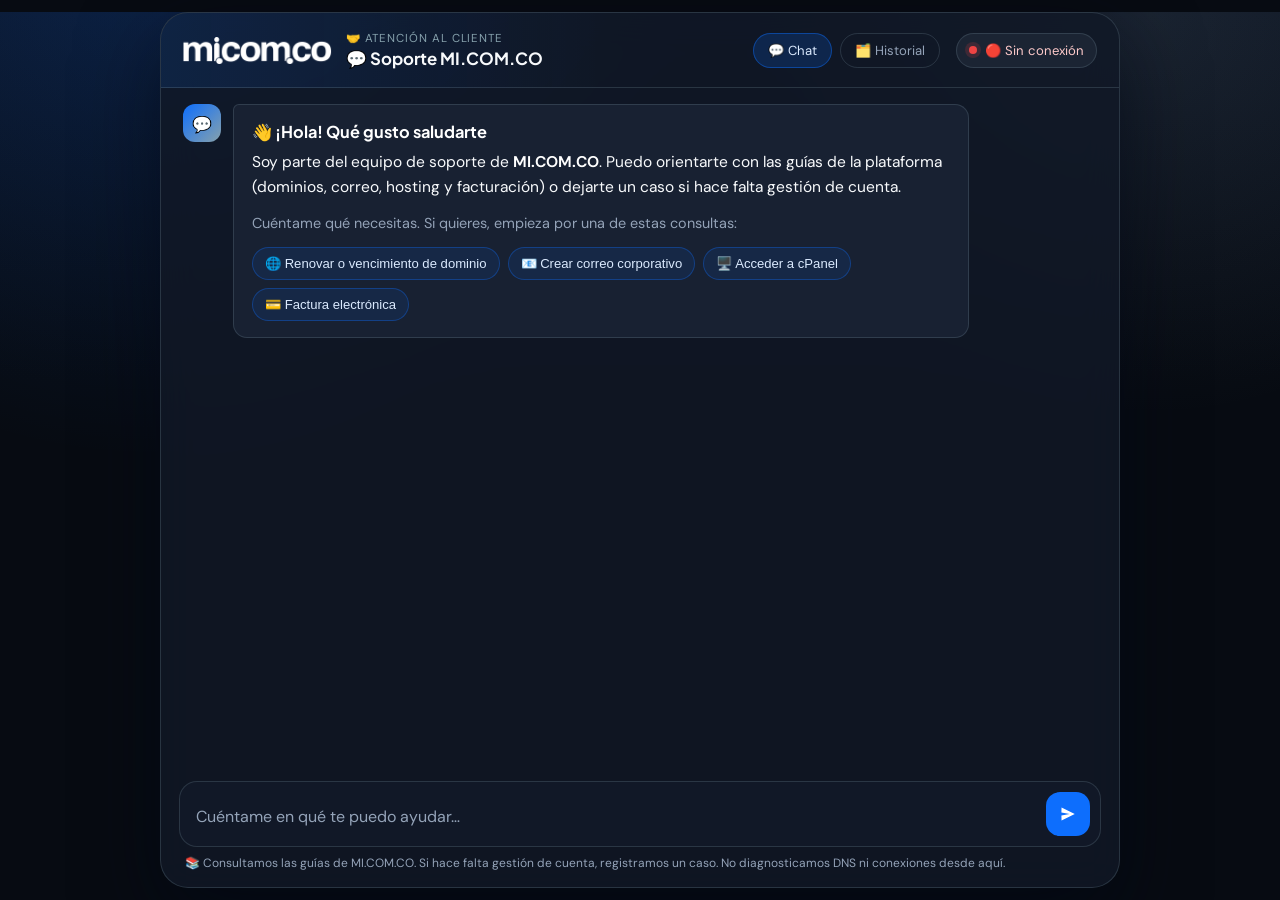
==== commit 4dfa241a: "Ground support replies in the knowledge base before opening a case. Each chat turn now retrieves gui" ====
--- a/templates/index.html
+++ b/templates/index.html
@@ -66,7 +66,7 @@
                     </svg>
                 </button>
             </form>
-            <p class="composer-hint">📝 Registramos tu solicitud en el historial. No diagnosticamos DNS ni conexiones desde aquí.</p>
+            <p class="composer-hint">📚 Consultamos las guías de MI.COM.CO. Si hace falta gestión de cuenta, registramos un caso. No diagnosticamos DNS ni conexiones desde aquí.</p>
         </footer>
     </div>
     <script src="/static/js/app.js"></script>
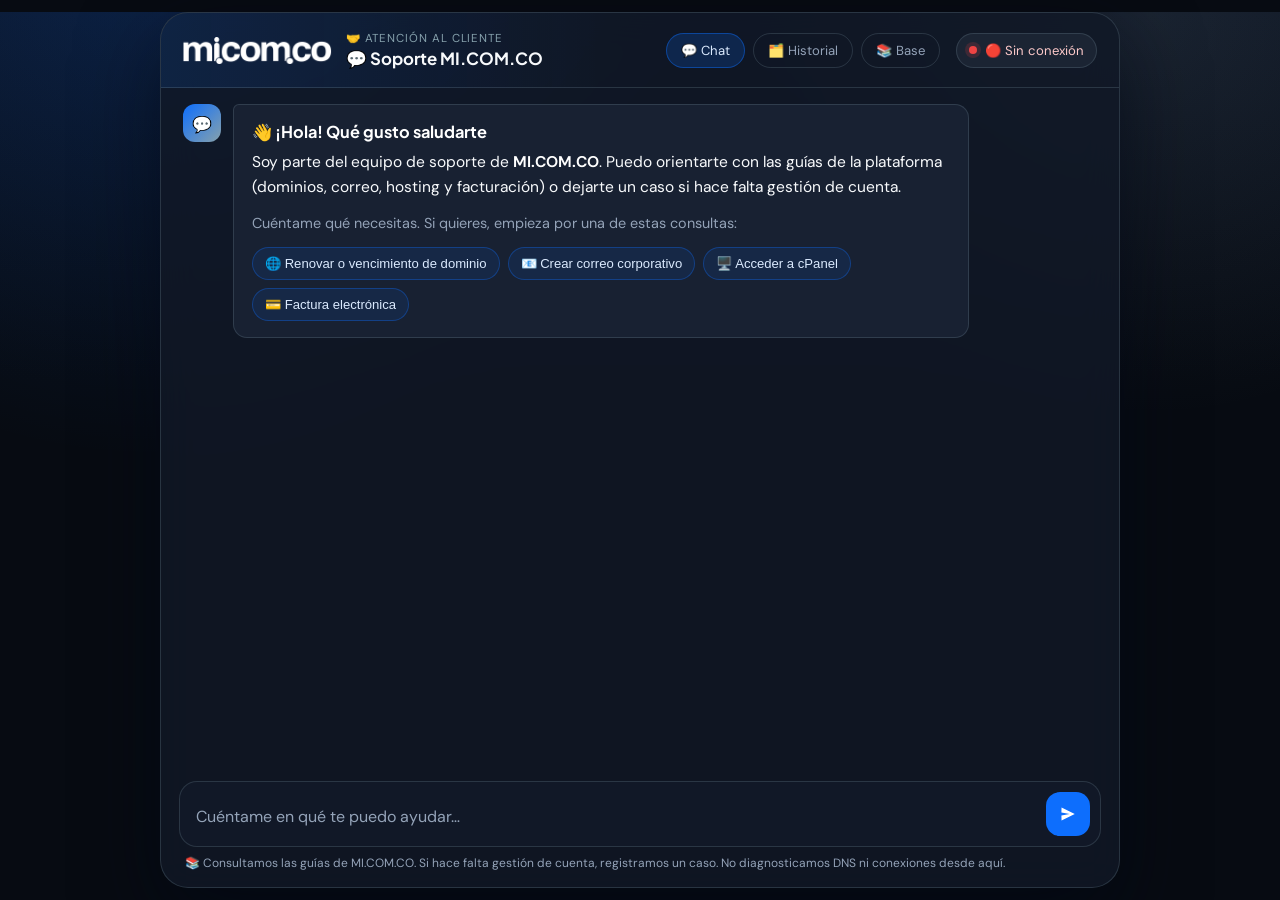
==== commit 9891f396: "Make knowledge indexing incremental and folder-based. Any .txt or .md dropped in data/documents/ can" ====
--- a/templates/index.html
+++ b/templates/index.html
@@ -23,6 +23,7 @@
             <nav class="view-nav" aria-label="Pantallas">
                 <button type="button" class="nav-link is-active" data-view="chat">💬 Chat</button>
                 <button type="button" class="nav-link" data-view="history">🗂️ Historial</button>
+                <button type="button" class="nav-link" data-view="index">📚 Base</button>
             </nav>
             <div id="status-pill" class="status-pill" data-state="checking" aria-live="polite">
                 <span class="status-dot"></span>
@@ -49,6 +50,21 @@
             </section>
         </main>
 
+        <main class="index-panel" id="index-panel" hidden>
+            <div class="index-card">
+                <div class="index-head">
+                    <h2>📚 Base de conocimiento</h2>
+                    <p>Para agregar información nueva, copia un archivo <strong>.txt</strong> o <strong>.md</strong> en <code>data/documents/</code> y pulsa <strong>Indexar cambios</strong>. Los archivos que empiezan por <code>_</code> no se indexan (sirven de plantilla).</p>
+                </div>
+                <div class="index-actions">
+                    <button type="button" class="index-button" id="index-changes">Indexar cambios</button>
+                    <button type="button" class="index-button secondary" id="index-reset">Indexar todo de nuevo</button>
+                </div>
+                <p id="index-feedback" class="index-feedback" hidden></p>
+                <div id="index-files" class="index-files"></div>
+            </div>
+        </main>
+
         <footer class="composer-wrap" id="composer-wrap">
             <form id="chat-form" class="composer" autocomplete="off">
                 <label class="sr-only" for="question-input">Escribe tu pregunta</label>
--- a/static/css/style.css
+++ b/static/css/style.css
@@ -195,8 +195,109 @@
 
 .chat-panel[hidden],
 .history-panel[hidden],
+.index-panel[hidden],
 .composer-wrap[hidden] {
     display: none !important;
+}
+
+.index-panel {
+    flex: 1;
+    overflow: auto;
+    padding: 18px 22px 24px;
+}
+
+.index-card {
+    max-width: 720px;
+}
+
+.index-head h2 {
+    margin: 0;
+    font-family: var(--font-display);
+    font-size: 1.05rem;
+}
+
+.index-head p {
+    margin: 8px 0 0;
+    color: var(--text-secondary);
+    font-size: 0.9rem;
+    line-height: 1.5;
+}
+
+.index-head code {
+    font-size: 0.84em;
+    background: rgba(13, 110, 253, 0.18);
+    border-radius: 6px;
+    padding: 0.08em 0.35em;
+}
+
+.index-actions {
+    display: flex;
+    flex-wrap: wrap;
+    gap: 10px;
+    margin: 18px 0 12px;
+}
+
+.index-button {
+    border: 0;
+    border-radius: 12px;
+    padding: 10px 16px;
+    background: var(--primary-color);
+    color: #fff;
+    font-family: inherit;
+    font-size: 0.9rem;
+    cursor: pointer;
+}
+
+.index-button.secondary {
+    background: transparent;
+    color: #dbeafe;
+    border: 1px solid rgba(13, 110, 253, 0.45);
+}
+
+.index-button:disabled {
+    opacity: 0.55;
+    cursor: not-allowed;
+}
+
+.index-feedback {
+    margin: 0 0 12px;
+    color: #d1fae5;
+    font-size: 0.88rem;
+}
+
+.index-files {
+    display: flex;
+    flex-direction: column;
+    gap: 8px;
+}
+
+.index-file {
+    display: grid;
+    grid-template-columns: 1fr auto;
+    gap: 6px 12px;
+    padding: 12px 14px;
+    border: 1px solid var(--border-color);
+    border-radius: 14px;
+    background: var(--surface-elevated);
+}
+
+.index-file strong {
+    font-size: 0.92rem;
+}
+
+.index-file-status {
+    font-size: 0.78rem;
+    color: #d1fae5;
+}
+
+.index-file-status.is-pending {
+    color: #fde68a;
+}
+
+.index-file-meta {
+    grid-column: 1 / -1;
+    font-size: 0.78rem;
+    color: var(--text-secondary);
 }
 
 .history-panel {
@@ -681,7 +782,8 @@
     .messages,
     .composer-wrap,
     .history-list-head,
-    .history-detail-head {
+    .history-detail-head,
+    .index-panel {
         padding-left: 14px;
         padding-right: 14px;
     }
